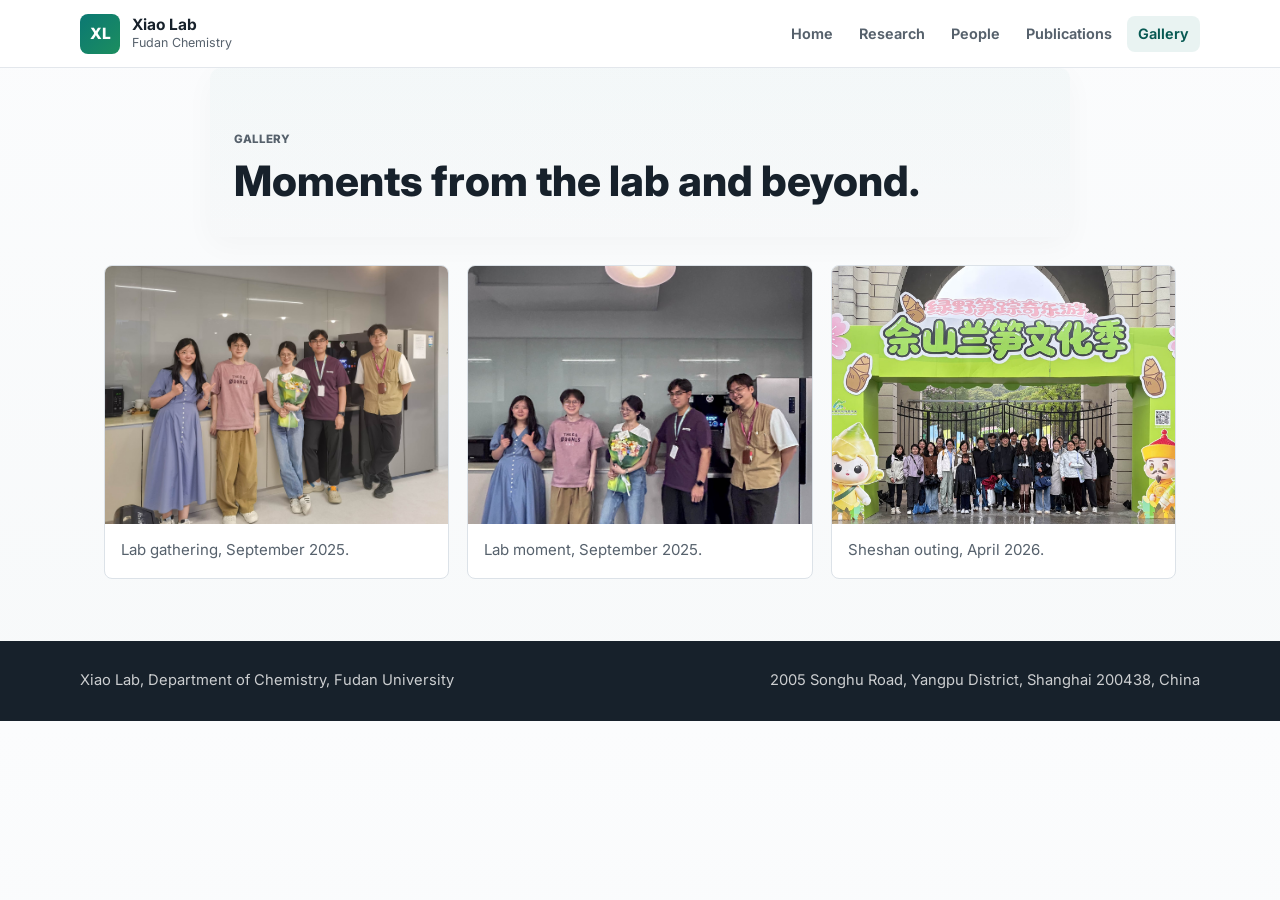
==== gallery.html @ 6940653c "Create Xiao Lab website" ====
<!DOCTYPE html>
<html lang="en">
<head>
  <meta charset="utf-8">
  <meta name="viewport" content="width=device-width, initial-scale=1">
  <title>Gallery | Xiao Lab</title>
  <meta name="description" content="Gallery from Xiao Lab at Fudan University.">
  <link rel="preconnect" href="https://fonts.googleapis.com">
  <link rel="preconnect" href="https://fonts.gstatic.com" crossorigin>
  <link href="https://fonts.googleapis.com/css2?family=Inter:wght@300;400;600;700;800;900&display=swap" rel="stylesheet">
  <link rel="stylesheet" href="assets/styles.css">
</head>
<body>
  <header class="site-header">
    <a class="brand" href="index.html" aria-label="Xiao Lab home">
      <span class="brand-mark">XL</span>
      <span>
        <strong>Xiao Lab</strong>
        <small>Fudan Chemistry</small>
      </span>
    </a>
    <button class="nav-toggle" aria-expanded="false" aria-label="Toggle navigation">
      <span class="bar"></span>
      <span class="bar"></span>
      <span class="bar"></span>
    </button>
    <nav class="site-nav" aria-label="Primary navigation">
      <a href="index.html">Home</a>
      <a href="research.html">Research</a>
      <a href="people.html">People</a>
      <a href="publications.html">Publications</a>
      <a class="active" href="gallery.html">Gallery</a>
    </nav>
  </header>

  <main>
    <section class="page-hero compact-hero">
      <p class="eyebrow">Gallery</p>
      <h1>Moments from the lab and beyond.</h1>
    </section>

    <section class="section gallery-grid">
      <figure>
        <img src="assets/gallery-20250910-2.jpg" alt="Lab group photo" loading="lazy" decoding="async">
        <figcaption>Lab gathering, September 2025.</figcaption>
      </figure>
      <figure>
        <img src="assets/gallery-20250910.jpg" alt="Lab members together" loading="lazy" decoding="async">
        <figcaption>Lab moment, September 2025.</figcaption>
      </figure>
      <figure>
        <img src="assets/gallery-20260411-sheshan.jpg" alt="Group visit to Sheshan" loading="lazy" decoding="async">
        <figcaption>Sheshan outing, April 2026.</figcaption>
      </figure>
    </section>
  </main>

  <footer class="site-footer">
    <p>Xiao Lab, Department of Chemistry, Fudan University</p>
    <p>2005 Songhu Road, Yangpu District, Shanghai 200438, China</p>
  </footer>
  <script>
    (function () {
      var btn = document.querySelector('.nav-toggle');
      var nav = document.querySelector('.site-nav');
      if (!btn || !nav) return;
      btn.addEventListener('click', function () {
        var open = nav.classList.toggle('open');
        btn.setAttribute('aria-expanded', open);
      });
    })();
  </script>
</body>
</html>
---- assets/styles.css ----
:root {
  --ink: #17212b;
  --muted: #56616c;
  --subtle: #f4f7f8;
  --surface: #ffffff;
  --line: #dce2e8;
  --accent: #0b7873;
  --accent-dark: #075953;
  --warm: #b3602a;
  --shadow: 0 14px 34px rgba(23, 33, 43, 0.1);
  --max: 1120px;
}

* {
  box-sizing: border-box;
}

html {
  scroll-behavior: smooth;
}

body {
  margin: 0;
  color: var(--ink);
  background: linear-gradient(180deg, #fbfcfd 0%, #f7f9fa 100%);
  font-family: Inter, ui-sans-serif, system-ui, -apple-system, BlinkMacSystemFont, "Segoe UI", Arial, sans-serif;
  font-size: 15.5px;
  line-height: 1.62;
  letter-spacing: 0;
}

img {
  display: block;
  max-width: 100%;
}

a {
  color: inherit;
}

.site-header {
  position: sticky;
  top: 0;
  z-index: 20;
  display: flex;
  align-items: center;
  justify-content: space-between;
  gap: 24px;
  min-height: 68px;
  padding: 10px max(24px, calc((100vw - var(--max)) / 2));
  background: rgba(255, 255, 255, 0.96);
  border-bottom: 1px solid rgba(220, 226, 232, 0.8);
  backdrop-filter: blur(16px);
}

.brand {
  display: inline-flex;
  align-items: center;
  gap: 12px;
  min-width: 190px;
  text-decoration: none;
}

.brand-mark {
  display: grid;
  place-items: center;
  width: 40px;
  height: 40px;
  border-radius: 8px;
  color: #ffffff;
  background: linear-gradient(135deg, var(--accent), #1c8e5f);
  font-weight: 800;
}

.brand strong,
.brand small {
  display: block;
  line-height: 1.2;
}

.brand small {
  margin-top: 2px;
  color: var(--muted);
  font-size: 0.78rem;
}

.site-nav {
  display: flex;
  align-items: center;
  justify-content: flex-end;
  gap: 4px;
  flex-wrap: wrap;
}

.site-nav a {
  min-height: 36px;
  padding: 6px 11px;
  border-radius: 8px;
  color: var(--muted);
  font-weight: 650;
  font-size: 0.9rem;
  text-decoration: none;
}

/* Mobile nav toggle button */
.nav-toggle {
  display: none;
  align-items: center;
  justify-content: center;
  width: 44px;
  height: 44px;
  border-radius: 8px;
  background: transparent;
  border: none;
  cursor: pointer;
}
.nav-toggle .bar {
  display: block;
  width: 20px;
  height: 2px;
  background: var(--ink);
  border-radius: 2px;
  transition: transform .22s ease, opacity .18s ease;
}
.nav-toggle .bar + .bar { margin-top: 5px; }
.nav-toggle[aria-expanded="true"] .bar:first-child { transform: translateY(7px) rotate(45deg); }
.nav-toggle[aria-expanded="true"] .bar:nth-child(2) { opacity: 0; }
.nav-toggle[aria-expanded="true"] .bar:last-child { transform: translateY(-7px) rotate(-45deg); }

.site-nav a:hover,
.site-nav a.active {
  color: var(--accent-dark);
  background: rgba(11, 120, 115, 0.09);
}

.hero {
  min-height: 60vh;
  display: grid;
  align-items: center;
  padding: 72px max(24px, calc((100vw - var(--max)) / 2));
  color: #ffffff;
  background:
    linear-gradient(90deg, rgba(10, 24, 33, 0.82) 0%, rgba(10, 24, 33, 0.62) 42%, rgba(10, 24, 33, 0.2) 100%),
    url("fudan-campus.jpg") center center / cover no-repeat;
}

.hero-copy {
  max-width: 660px;
}

.eyebrow {
  margin: 0 0 10px;
  color: var(--accent);
  font-size: 0.72rem;
  font-weight: 800;
  text-transform: uppercase;
}

.hero .eyebrow {
  color: #8be0d7;
}

.hero h1,
.page-hero h1 {
  margin: 0;
  font-family: Inter, ui-sans-serif, system-ui, -apple-system, BlinkMacSystemFont, "Segoe UI", Arial, sans-serif;
  font-size: 3.55rem;
  line-height: 1.06;
  font-weight: 800;
  letter-spacing: 0;
}

.hero p:not(.eyebrow) {
  max-width: 580px;
  margin: 18px 0 0;
  color: rgba(255, 255, 255, 0.9);
  font-size: 1.08rem;
}

.hero-actions {
  display: flex;
  flex-wrap: wrap;
  gap: 12px;
  margin-top: 26px;
}

.button {
  display: inline-flex;
  align-items: center;
  justify-content: center;
  min-height: 42px;
  padding: 9px 16px;
  border-radius: 8px;
  color: #ffffff;
  background: var(--accent);
  font-weight: 750;
  text-decoration: none;
}

.button:hover {
  background: var(--accent-dark);
}

.button-ghost {
  border: 1px solid rgba(255, 255, 255, 0.62);
  background: rgba(255, 255, 255, 0.12);
}

.button-ghost:hover {
  background: rgba(255, 255, 255, 0.22);
}

.section {
  max-width: var(--max);
  margin: 0 auto;
  padding: 62px 24px;
}

.section + .section {
  border-top: 1px solid var(--line);
}

.intro-grid {
  display: grid;
  grid-template-columns: minmax(240px, 0.9fr) minmax(320px, 1.35fr);
  gap: 46px;
}

.intro-grid h2,
.section-heading h2,
.split-feature h2,
.member-card h2,
.research-block h2,
.patents h2 {
  margin: 0;
  font-family: Inter, ui-sans-serif, system-ui, -apple-system, BlinkMacSystemFont, "Segoe UI", Arial, sans-serif;
  font-size: 1.88rem;
  line-height: 1.18;
  letter-spacing: 0;
  font-weight: 700;
}

.intro-copy p,
.split-feature p,
.member-copy p,
.research-block p,
.page-hero p,
.plain-list li {
  color: var(--muted);
}

.intro-copy p:first-child,
.research-block p:first-of-type {
  margin-top: 0;
}

.section-heading {
  max-width: 760px;
  margin-bottom: 24px;
}

.research-cards {
  display: grid;
  grid-template-columns: repeat(3, minmax(0, 1fr));
  gap: 18px;
}

.card {
  min-height: 214px;
  padding: 22px;
  border: 1px solid var(--line);
  border-radius: 8px;
  background: var(--surface);
  box-shadow: 0 8px 24px rgba(23, 33, 43, 0.055);
}

.card {
  transition: transform .18s ease, box-shadow .18s ease;
}
.card:hover { transform: translateY(-6px); box-shadow: 0 20px 40px rgba(23, 33, 43, 0.12); }

.card-kicker {
  display: inline-block;
  margin-bottom: 14px;
  color: var(--warm);
  font-size: 0.82rem;
  font-weight: 850;
}

.card h3,
.news-list h3 {
  margin: 0 0 10px;
  font-size: 1.06rem;
  line-height: 1.32;
}

.card p {
  margin: 0;
  color: var(--muted);
}

.split-feature,
.profile {
  display: grid;
  grid-template-columns: minmax(280px, 1fr) minmax(260px, 390px);
  align-items: center;
  gap: 48px;
}

.split-feature img,
.profile img {
  width: 100%;
  aspect-ratio: 4 / 5;
  object-fit: cover;
  border-radius: 8px;
  box-shadow: var(--shadow);
}

.text-link {
  color: var(--accent-dark);
  font-weight: 750;
  text-decoration-thickness: 2px;
  text-underline-offset: 4px;
}

.news-band {
  padding-top: 56px;
}

.news-list {
  display: grid;
  grid-template-columns: repeat(2, minmax(0, 1fr));
  gap: 18px;
}

.news-list article {
  padding: 20px;
  border-left: 4px solid var(--accent);
  background: var(--subtle);
}

.news-list time {
  display: block;
  margin-bottom: 8px;
  color: var(--warm);
  font-weight: 800;
}

.page-hero {
  max-width: var(--max);
  margin: 0 auto;
  padding: 62px 24px 34px;
}

.page-hero {
  background: linear-gradient(180deg, rgba(11,120,115,0.03), rgba(10,24,33,0.01));
  border-radius: 10px;
  box-shadow: 0 8px 30px rgba(23, 33, 43, 0.03);
}

.compact-hero {
  max-width: 860px;
}

.page-hero h1 {
  max-width: 820px;
  color: var(--ink);
  font-size: 2.62rem;
}

.page-hero p:not(.eyebrow) {
  max-width: 620px;
  margin-top: 14px;
  font-size: 1rem;
}

.research-layout {
  display: grid;
  gap: 18px;
  padding-top: 22px;
}

.research-block {
  display: grid;
  grid-template-columns: minmax(210px, 300px) minmax(260px, 1fr);
  align-items: center;
  gap: 30px;
  padding: 26px;
  border: 1px solid var(--line);
  border-radius: 8px;
  background: var(--surface);
  box-shadow: 0 8px 26px rgba(23, 33, 43, 0.045);
}

.research-figure {
  width: 100%;
  aspect-ratio: 3 / 2;
  object-fit: cover;
  border: 1px solid var(--line);
  border-radius: 8px;
  background: var(--subtle);
}

.research-block p {
  margin: 10px 0 0;
}

.figure-note {
  color: var(--accent-dark) !important;
  font-size: 0.88rem;
  font-weight: 650;
}

.people-section {
  padding-top: 24px;
}

.people-grid {
  display: grid;
  grid-template-columns: repeat(auto-fit, minmax(300px, 1fr));
  gap: 18px;
}

.member-card {
  display: grid;
  grid-template-columns: 128px minmax(0, 1fr);
  gap: 20px;
  align-items: start;
  padding: 22px;
  border: 1px solid var(--line);
  border-radius: 8px;
  background: var(--surface);
  box-shadow: 0 8px 24px rgba(23, 33, 43, 0.055);
}

.member-card img {
  width: 128px;
  aspect-ratio: 4 / 5;
  object-fit: cover;
  border-radius: 8px;
  background: var(--subtle);
}

.member-card h2 {
  font-size: 1.28rem;
  font-weight: 700;
}

.member-copy p {
  margin: 10px 0 0;
}

.member-details {
  display: grid;
  gap: 10px;
  margin: 14px 0 0;
}

.member-details div {
  display: grid;
  gap: 2px;
}

.member-details dt {
  color: var(--ink);
  font-weight: 800;
  font-size: 0.88rem;
}

.member-details dd {
  margin: 0;
  color: var(--muted);
  overflow-wrap: anywhere;
}

.timeline {
  display: grid;
  gap: 8px;
  margin: 0;
  padding: 0;
  list-style: none;
}

.timeline li {
  display: grid;
  grid-template-columns: 150px minmax(0, 1fr);
  gap: 24px;
  padding: 18px 0;
  border-bottom: 1px solid var(--line);
}

.timeline time {
  color: var(--accent-dark);
  font-weight: 850;
}

.timeline p {
  margin: 0;
  color: var(--muted);
}

.publication-list {
  display: grid;
  gap: 14px;
  margin: 0;
  padding: 0;
  counter-reset: publications;
  list-style: none;
}

.publication-list li {
  counter-increment: publications;
  position: relative;
  padding: 22px 22px 22px 66px;
  border: 1px solid var(--line);
  border-radius: 8px;
  background: var(--surface);
}

.publication-list li { transition: transform .16s ease, box-shadow .16s ease; }
.publication-list li:hover { transform: translateY(-4px); box-shadow: 0 16px 32px rgba(23,33,43,0.06); }

.publication-list li::before {
  content: counter(publications, decimal-leading-zero);
  position: absolute;
  left: 20px;
  top: 23px;
  color: var(--warm);
  font-weight: 850;
  font-size: 0.84rem;
}

.publication-list p {
  margin: 0;
  color: #303b45;
}

.publication-list a {
  color: var(--accent-dark);
  overflow-wrap: anywhere;
}

.featured-publication {
  border-left: 5px solid var(--accent) !important;
}

.plain-list {
  display: grid;
  gap: 16px;
  margin: 0;
  padding-left: 20px;
}

.gallery-grid {
  display: grid;
  grid-template-columns: repeat(3, minmax(0, 1fr));
  gap: 18px;
  padding-top: 28px;
}

.gallery-grid figure {
  margin: 0;
  border: 1px solid var(--line);
  border-radius: 8px;
  overflow: hidden;
  background: var(--surface);
}

.gallery-grid img {
  width: 100%;
  aspect-ratio: 4 / 3;
  object-fit: cover;
}

.gallery-grid figcaption {
  padding: 14px 16px 16px;
  color: var(--muted);
  font-size: 0.94rem;
}

.site-footer {
  display: flex;
  justify-content: space-between;
  gap: 18px;
  padding: 28px max(24px, calc((100vw - var(--max)) / 2));
  color: rgba(255, 255, 255, 0.78);
  background: #17212b;
  font-size: 0.92rem;
}

.site-footer p {
  margin: 0;
}

@media (max-width: 900px) {
  .site-header {
    align-items: flex-start;
    flex-direction: column;
    gap: 12px;
  }

  .site-nav {
    justify-content: flex-start;
  }

  /* collapse/expand nav on small screens */
  .nav-toggle { display: inline-flex; }
  .site-nav { display: block; width: 100%; max-height: 0; overflow: hidden; transition: max-height .28s ease; }
  .site-nav.open { max-height: 600px; }

  .site-nav a { display: block; padding: 10px 12px; margin: 6px 0; border-radius: 6px; }

  .hero {
    min-height: 64vh;
    padding-top: 70px;
    padding-bottom: 70px;
  }

  .hero h1,
  .page-hero h1 {
    font-size: 3rem;
  }

  .intro-grid,
  .research-cards,
  .split-feature,
  .news-list,
  .gallery-grid {
    grid-template-columns: 1fr;
  }

  .split-feature img,
  .profile img {
    max-width: 430px;
  }

  .research-block,
  .member-card {
    grid-template-columns: 1fr;
    gap: 18px;
  }

  .member-card img {
    width: 132px;
  }
}

@media (max-width: 620px) {
  body {
    font-size: 15px;
  }

  .site-header {
    padding: 12px 18px;
  }

  .site-nav a {
    padding: 7px 9px;
    font-size: 0.88rem;
  }

  .hero,
  .section,
  .page-hero {
    padding-left: 18px;
    padding-right: 18px;
  }

  .hero h1,
  .page-hero h1 {
    font-size: 2.45rem;
  }

  .hero p:not(.eyebrow) {
    font-size: 1.05rem;
  }

  .hero-actions,
  .button {
    width: 100%;
  }

  .intro-grid h2,
  .section-heading h2,
  .split-feature h2,
  .member-card h2,
  .research-block h2,
  .patents h2 {
    font-size: 1.75rem;
  }

  .timeline li {
    grid-template-columns: 1fr;
    gap: 6px;
  }


  .member-card { transition: transform .16s ease, box-shadow .16s ease; }
  .member-card:hover { transform: translateY(-4px); box-shadow: 0 18px 34px rgba(23,33,43,0.06); }
  .publication-list li {
    padding: 20px;
  }

  .publication-list li::before {
    position: static;
    display: block;
    margin-bottom: 10px;
  }

  .site-footer {
    flex-direction: column;
    padding-left: 18px;
    padding-right: 18px;
  }
}
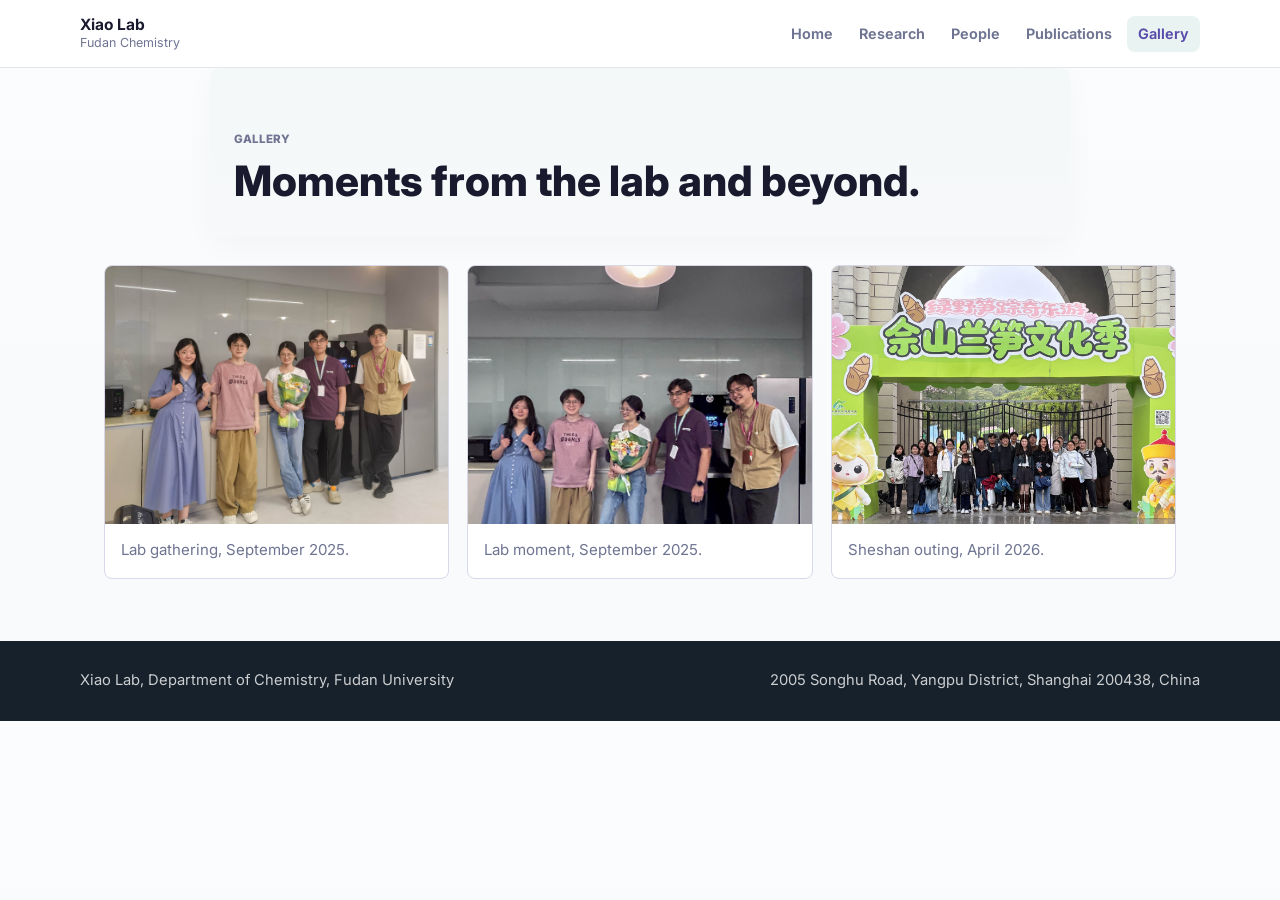
==== commit a7e58c19: "gallery.html" ====
--- a/gallery.html
+++ b/gallery.html
@@ -13,7 +13,6 @@
 <body>
   <header class="site-header">
     <a class="brand" href="index.html" aria-label="Xiao Lab home">
-      <span class="brand-mark">XL</span>
       <span>
         <strong>Xiao Lab</strong>
         <small>Fudan Chemistry</small>
--- a/assets/styles.css
+++ b/assets/styles.css
@@ -1,12 +1,12 @@
 :root {
-  --ink: #17212b;
-  --muted: #56616c;
-  --subtle: #f4f7f8;
+  --ink: #1a1a2e;
+  --muted: #6e7491;
+  --subtle: #f4f4f9;
   --surface: #ffffff;
-  --line: #dce2e8;
-  --accent: #0b7873;
-  --accent-dark: #075953;
-  --warm: #b3602a;
+  --line: #d8d8e8;
+  --accent: #6A5ACD;
+  --accent-dark: #584BAA;
+  --warm: #9370DB;
   --shadow: 0 14px 34px rgba(23, 33, 43, 0.1);
   --max: 1120px;
 }
